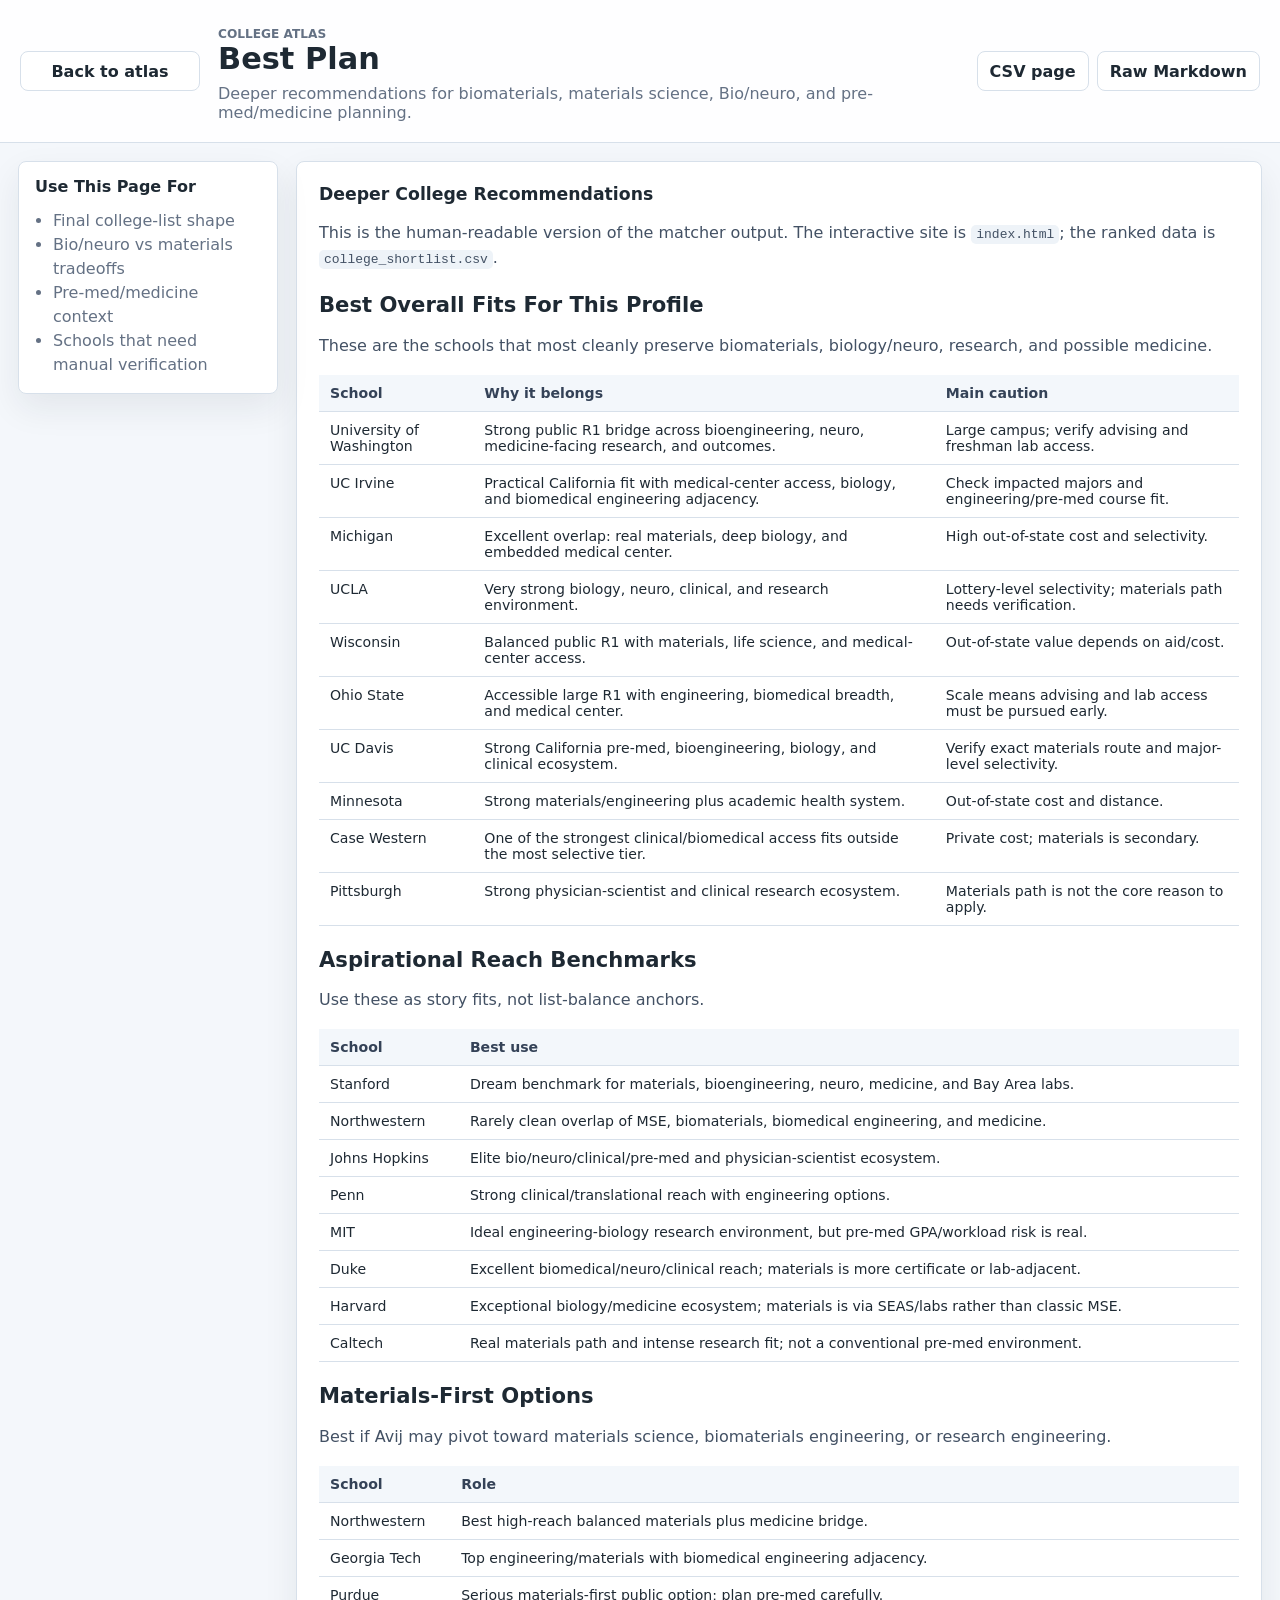
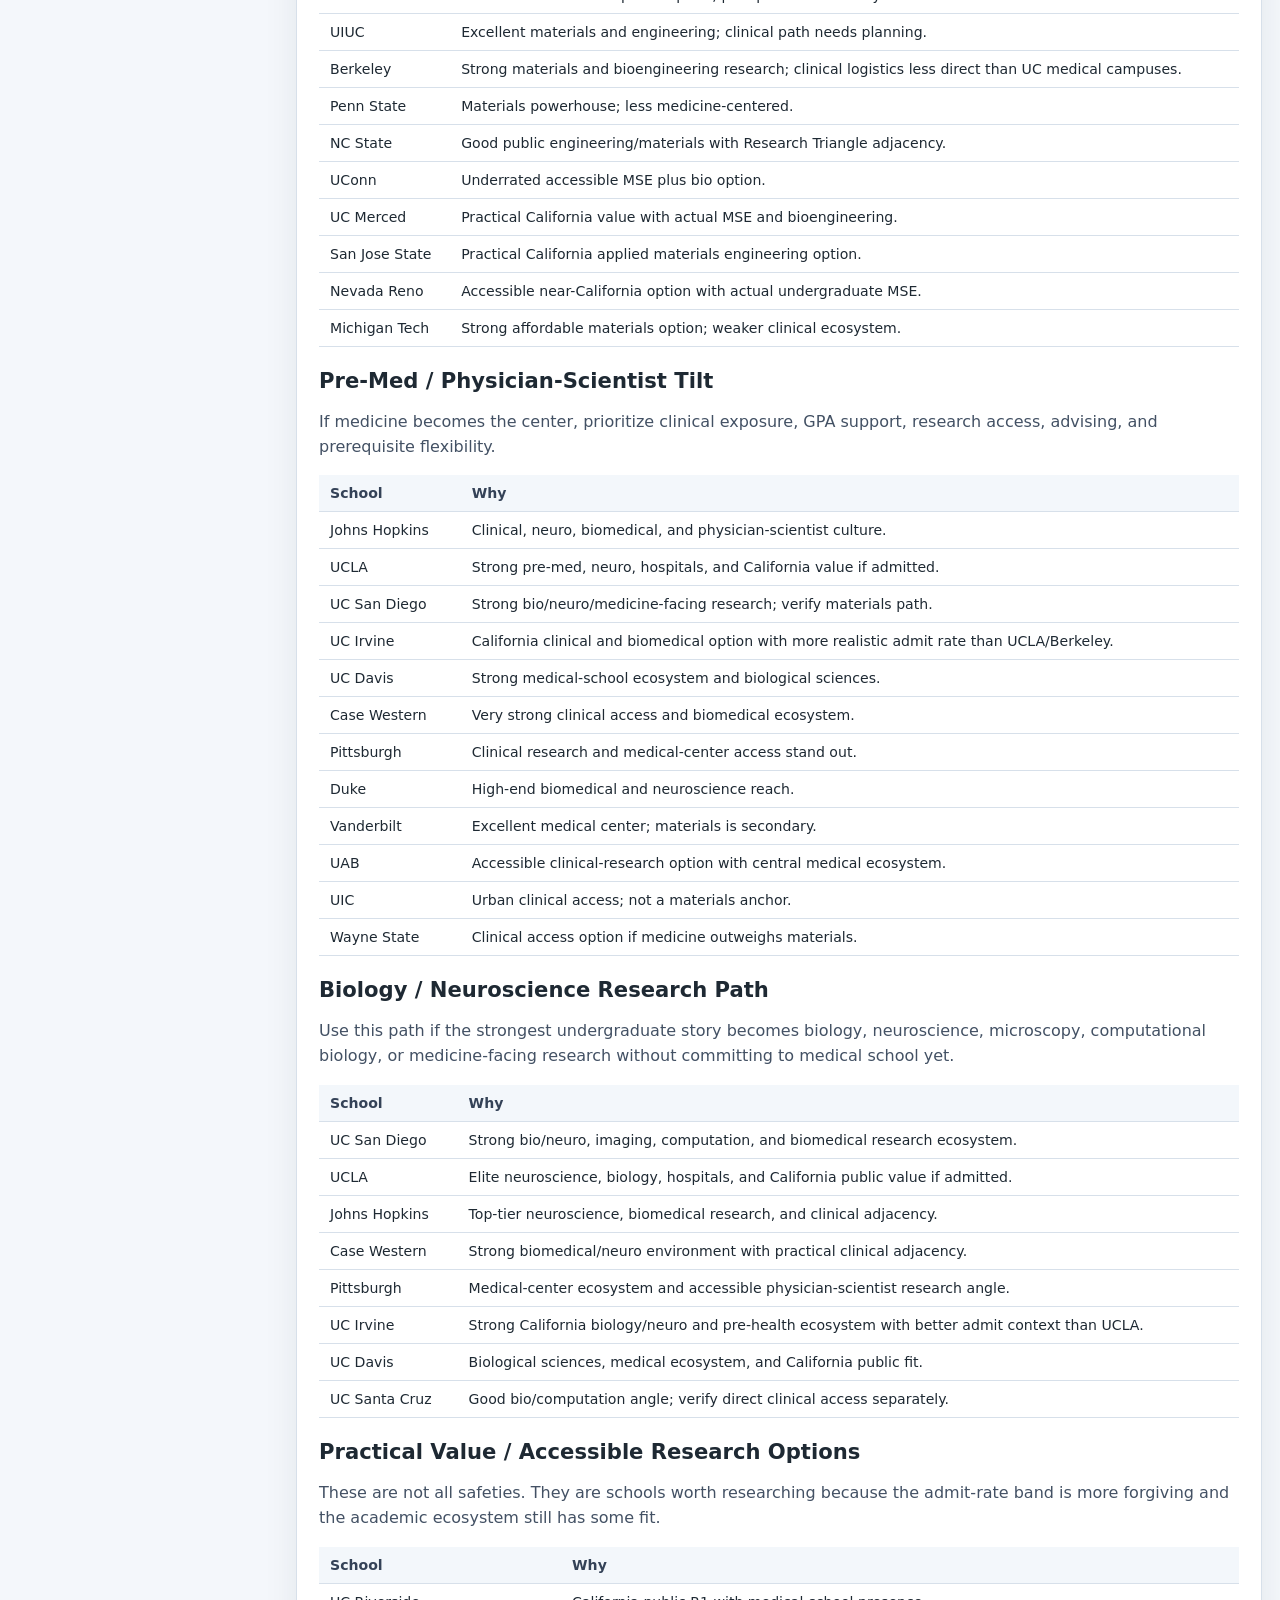
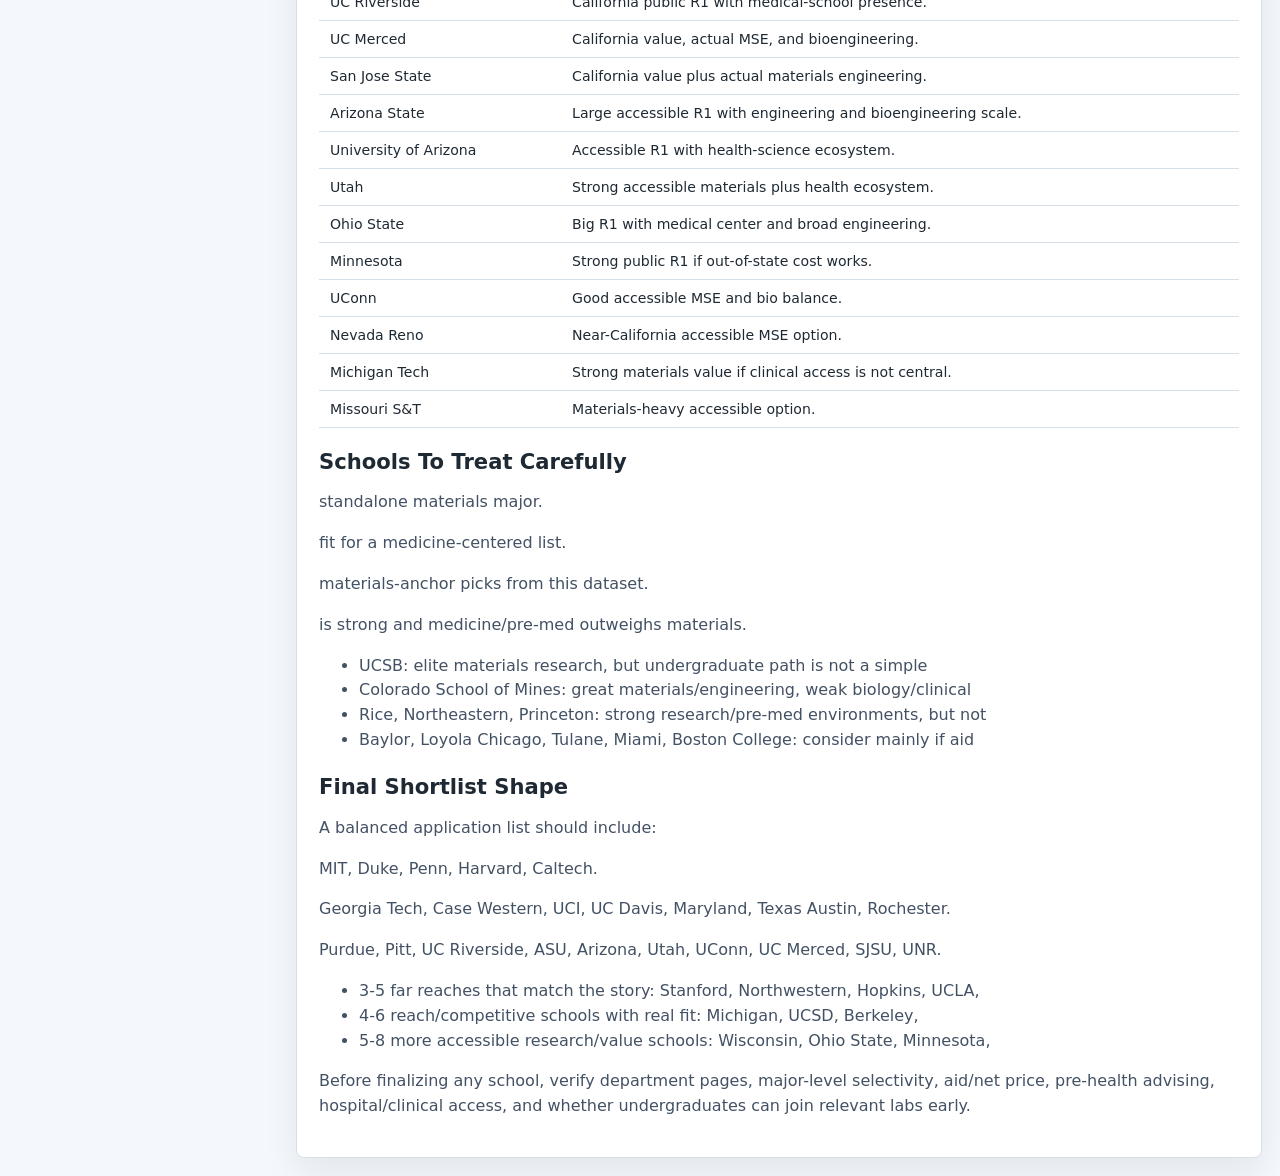
==== best-plan.html @ f8d62a90 "Add GitHub Pages report views" ====
<!doctype html>
<html lang="en">
  <head>
    <meta charset="utf-8">
    <meta name="viewport" content="width=device-width, initial-scale=1">
    <title>Best Plan | College Atlas</title>
    <link rel="icon" href="data:,">
    <link rel="stylesheet" href="assets/styles.css">
  </head>
  <body class="doc-body">
    <header class="doc-top">
      <a class="back-link" href="index.html">Back to atlas</a>
      <div>
        <p class="eyebrow">College Atlas</p>
        <h1>Best Plan</h1>
        <p>Deeper recommendations for biomaterials, materials science, Bio/neuro, and pre-med/medicine planning.</p>
      </div>
      <nav class="doc-actions" aria-label="Report links">
        <a href="college-table.html">CSV page</a>
        <a href="outputs/deeper_college_recommendations.md">Raw Markdown</a>
      </nav>
    </header>

    <main class="doc-shell">
      <aside class="doc-side">
        <h2>Use This Page For</h2>
        <ul>
          <li>Final college-list shape</li>
          <li>Bio/neuro vs materials tradeoffs</li>
          <li>Pre-med/medicine context</li>
          <li>Schools that need manual verification</li>
        </ul>
      </aside>
      <article id="markdownReport" class="report-card" data-md-src="outputs/deeper_college_recommendations.md">
        <p>Loading best plan...</p>
      </article>
    </main>

    <script src="assets/report-page.js"></script>
  </body>
</html>
---- assets/styles.css ----
:root {
  --ink: #1e2933;
  --muted: #647184;
  --paper: #f4f7fb;
  --panel: #ffffff;
  --panel-soft: #f8fbfc;
  --line: #d7e0ea;
  --teal: #00857d;
  --green: #2d8a5f;
  --coral: #c95f4b;
  --gold: #b88322;
  --violet: #6f5bbd;
  --blue: #2f73c8;
  --navy: #243247;
  --plum: #7d4663;
  --shadow: 0 14px 34px rgba(25, 38, 56, 0.08);
  --radius: 8px;
  font-family: Inter, ui-sans-serif, system-ui, -apple-system, BlinkMacSystemFont, "Segoe UI", sans-serif;
  color: var(--ink);
  background: var(--paper);
}

* {
  box-sizing: border-box;
}

body {
  margin: 0;
  min-width: 320px;
  background: var(--paper);
  --filters-width: 292px;
  --detail-width: 360px;
  --track-color: var(--teal);
  --track-soft: #e6f5f3;
  --track-ink: #075f59;
}

body.filters-collapsed {
  --filters-width: 72px;
}

body.detail-collapsed {
  --detail-width: 72px;
}

body[data-track="surgeon"] {
  --track-color: var(--coral);
  --track-soft: #faece8;
  --track-ink: #8f3527;
}

body[data-track="bioNeuro"] {
  --track-color: var(--violet);
  --track-soft: #f0eefb;
  --track-ink: #4f438f;
}

body[data-track="materials"] {
  --track-color: var(--blue);
  --track-soft: #eaf2fb;
  --track-ink: #245a9d;
}

body[data-track="california"] {
  --track-color: var(--green);
  --track-soft: #e9f5ef;
  --track-ink: #276b4b;
}

body.has-compare .workspace {
  padding-bottom: 168px;
}

button,
input,
select {
  font: inherit;
}

button,
a,
input,
select {
  min-height: 40px;
}

a {
  color: inherit;
}

.skip-link {
  position: fixed;
  left: 16px;
  top: 12px;
  z-index: 100;
  transform: translateY(-140%);
  padding: 9px 12px;
  border-radius: var(--radius);
  background: var(--navy);
  color: #fff;
  text-decoration: none;
  font-weight: 800;
  transition: transform 120ms ease;
}

.skip-link:focus {
  transform: translateY(0);
}

.sr-only {
  position: absolute;
  width: 1px;
  height: 1px;
  padding: 0;
  margin: -1px;
  overflow: hidden;
  clip: rect(0, 0, 0, 0);
  white-space: nowrap;
  border: 0;
}

.rail-toggle {
  display: inline-flex;
  align-items: center;
  justify-content: center;
  gap: 7px;
  min-height: 40px;
  padding: 0 10px;
  border: 1px solid var(--line);
  border-radius: var(--radius);
  background: #fff;
  color: #344257;
  cursor: pointer;
  font-size: 0.78rem;
  font-weight: 800;
}

.rail-toggle svg {
  width: 18px;
  height: 18px;
  fill: none;
  stroke: currentColor;
  stroke-width: 2.2;
  stroke-linecap: round;
  stroke-linejoin: round;
}

.filters-toggle {
  position: sticky;
  top: 0;
  z-index: 3;
  width: 100%;
  margin-bottom: 14px;
}

.detail-toggle {
  position: sticky;
  top: 0;
  z-index: 4;
  width: 100%;
  margin-bottom: 14px;
}

button:focus-visible,
a:focus-visible,
input:focus-visible,
select:focus-visible,
summary:focus-visible,
.rail-toggle:focus-visible,
.mini-card:focus-visible,
.compare-card:focus-visible,
.point:focus-visible {
  outline: 3px solid rgba(39, 116, 217, 0.42);
  outline-offset: 3px;
}

.app-shell {
  display: grid;
  grid-template-columns: var(--filters-width) minmax(0, 1fr) var(--detail-width);
  min-height: 100vh;
}

.controls,
.detail-panel,
.compare-tray {
  background: rgba(255, 255, 255, 0.88);
  backdrop-filter: blur(18px);
}

.controls {
  position: sticky;
  top: 0;
  height: 100vh;
  overflow: auto;
  padding: 20px;
  border-right: 1px solid var(--line);
}

.workspace {
  padding: 22px;
  min-width: 0;
}

.detail-panel {
  position: sticky;
  top: 0;
  height: 100vh;
  overflow: auto;
  padding: 20px;
  border-left: 1px solid var(--line);
}

body.filters-collapsed .controls {
  padding: 12px;
  overflow: hidden;
}

body.filters-collapsed .controls > :not(.filters-toggle):not(.brand-block) {
  display: none;
}

body.filters-collapsed .brand-block {
  justify-content: center;
  margin-top: 6px;
}

body.filters-collapsed .brand-block > div:not(.brand-mark) {
  display: none;
}

body.filters-collapsed .filters-toggle span,
body.detail-collapsed .detail-toggle span {
  display: none;
}

body.filters-collapsed .filters-toggle svg,
body.detail-collapsed .detail-toggle svg {
  transform: rotate(180deg);
}

body.detail-collapsed .detail-panel {
  padding: 12px;
  overflow: hidden;
}

body.detail-collapsed .detail-panel > :not(.detail-toggle) {
  display: none !important;
}

.brand-block {
  display: flex;
  align-items: center;
  gap: 12px;
  margin-bottom: 16px;
}

.brand-mark {
  position: relative;
  width: 48px;
  height: 48px;
  border: 1px solid var(--line);
  border-radius: var(--radius);
  background: #fff;
  box-shadow: 0 10px 24px rgba(19, 34, 56, 0.08);
}

.brand-mark span {
  position: absolute;
  width: 14px;
  height: 14px;
  border-radius: 50%;
}

.brand-mark span:nth-child(1) {
  left: 9px;
  top: 9px;
  background: var(--teal);
}

.brand-mark span:nth-child(2) {
  right: 9px;
  top: 15px;
  background: var(--coral);
}

.brand-mark span:nth-child(3) {
  left: 18px;
  bottom: 9px;
  background: var(--violet);
}

.eyebrow {
  margin: 0 0 5px;
  color: var(--muted);
  font-size: 0.76rem;
  font-weight: 800;
  letter-spacing: 0;
  text-transform: uppercase;
}

h1,
h2,
h3,
p {
  overflow-wrap: anywhere;
}

h1 {
  margin: 0;
  font-size: 1.08rem;
  line-height: 1.2;
}

h2 {
  margin: 0;
  font-size: 1.32rem;
  line-height: 1.18;
}

h3 {
  margin: 0;
  font-size: 1rem;
  line-height: 1.22;
}

.lede,
.section-note,
.source-note,
.detail-meta,
.detail-block p {
  color: var(--muted);
}

.field-label {
  display: block;
  margin: 0 0 8px;
  color: #38465b;
  font-size: 0.82rem;
  font-weight: 800;
}

.sidebar-guide {
  margin-bottom: 18px;
  padding: 12px;
  border: 1px solid var(--line);
  border-radius: var(--radius);
  background: var(--panel-soft);
}

.sidebar-guide strong {
  display: block;
  margin-bottom: 8px;
}

.sidebar-guide ol {
  margin: 0;
  padding-left: 18px;
  color: var(--muted);
  font-size: 0.83rem;
  line-height: 1.45;
}

.search-wrap {
  display: flex;
  align-items: center;
  gap: 8px;
  padding: 0 12px;
  border: 1px solid var(--line);
  border-radius: var(--radius);
  background: #fff;
}

.search-wrap:focus-within {
  border-color: rgba(39, 116, 217, 0.65);
  box-shadow: 0 0 0 3px rgba(39, 116, 217, 0.14);
}

.search-wrap svg,
button svg {
  width: 18px;
  height: 18px;
  fill: none;
  stroke: currentColor;
  stroke-width: 2;
  stroke-linecap: round;
  stroke-linejoin: round;
}

.search-wrap input {
  width: 100%;
  border: 0;
  outline: 0;
  background: transparent;
}

.control-group {
  margin-top: 20px;
}

.advanced-filters {
  margin-top: 18px;
}

.advanced-filters summary {
  min-height: 40px;
  display: flex;
  align-items: center;
  justify-content: space-between;
  padding: 0 12px;
  border: 1px solid var(--line);
  border-radius: var(--radius);
  background: #fff;
  color: #344257;
  cursor: pointer;
  font-size: 0.86rem;
  font-weight: 850;
}

.advanced-filters[open] summary {
  border-color: rgba(15, 143, 138, 0.42);
  background: rgba(15, 143, 138, 0.08);
}

.mobile-jump,
.mobile-source-notes {
  display: none;
}

.segmented {
  display: grid;
  grid-template-columns: 1fr 1fr;
  gap: 6px;
}

.seg-button,
.ghost-button,
.primary-button,
.icon-button {
  border: 1px solid var(--line);
  border-radius: var(--radius);
  background: #fff;
  color: var(--ink);
  cursor: pointer;
}

.seg-button {
  display: grid;
  gap: 2px;
  min-height: 56px;
  padding: 8px 9px;
  font-size: 0.82rem;
  font-weight: 800;
  text-align: left;
}

.seg-button span {
  display: block;
}

.seg-button small {
  display: block;
  color: var(--muted);
  font-size: 0.7rem;
  font-weight: 750;
}

.seg-button.active {
  border-color: var(--track-color);
  background: var(--track-soft);
  color: var(--track-ink);
}

.range-head {
  display: flex;
  align-items: center;
  justify-content: space-between;
  gap: 8px;
}

output {
  min-width: 38px;
  padding: 4px 8px;
  border-radius: var(--radius);
  background: #17212f;
  color: #fff;
  text-align: center;
  font-size: 0.78rem;
  font-weight: 800;
}

input[type="range"] {
  width: 100%;
  accent-color: var(--teal);
}

.check-grid {
  display: grid;
  gap: 8px;
}

.check-grid label {
  display: flex;
  align-items: center;
  gap: 8px;
  min-height: 36px;
  color: #344257;
  font-size: 0.88rem;
}

.check-grid input {
  min-height: auto;
  accent-color: var(--teal);
}

select {
  width: 100%;
  padding: 0 12px;
  border: 1px solid var(--line);
  border-radius: var(--radius);
  background: #fff;
  color: var(--ink);
}

.ghost-button,
.primary-button {
  display: inline-flex;
  align-items: center;
  justify-content: center;
  gap: 8px;
  width: 100%;
  padding: 9px 12px;
  font-weight: 800;
}

.ghost-button {
  margin-top: 20px;
}

.ghost-button.compact {
  width: auto;
  margin: 0;
  min-height: 44px;
}

.primary-button {
  border-color: var(--ink);
  background: var(--ink);
  color: #fff;
}

.source-note {
  margin-top: 22px;
  padding-top: 18px;
  border-top: 1px solid var(--line);
  font-size: 0.82rem;
  line-height: 1.45;
}

.top-band,
.guide-card,
.plot-section,
.board-section,
.results-section,
.visual-panel,
.metric-panel {
  border: 1px solid var(--line);
  border-radius: var(--radius);
  background: rgba(255, 255, 255, 0.9);
  box-shadow: var(--shadow);
}

.top-band {
  display: flex;
  justify-content: space-between;
  gap: 18px;
  align-items: center;
  padding: 20px;
}

.top-band h2 {
  max-width: 720px;
  font-size: 1.62rem;
}

.lede {
  max-width: 720px;
  margin: 10px 0 0;
  line-height: 1.45;
}

.top-actions {
  display: grid;
  grid-template-columns: 1fr 1fr;
  gap: 8px;
  min-width: 300px;
}

.top-actions a {
  display: inline-flex;
  align-items: center;
  justify-content: center;
  min-height: 40px;
  padding: 0 12px;
  border: 1px solid var(--line);
  border-radius: var(--radius);
  background: #fff;
  text-decoration: none;
  font-weight: 800;
}

.top-actions .primary-link {
  border-color: var(--track-color);
  background: var(--track-color);
  color: #fff;
}

.download-links {
  grid-column: 1 / -1;
  display: flex;
  align-items: center;
  justify-content: flex-end;
  gap: 10px;
  min-height: 28px;
  color: var(--muted);
  font-size: 0.78rem;
  font-weight: 800;
}

.download-links a {
  min-height: 34px;
  padding: 0;
  border: 0;
  background: transparent;
  color: var(--muted);
  text-decoration: underline;
  text-underline-offset: 3px;
}

.guide-grid {
  display: grid;
  grid-template-columns: repeat(2, minmax(0, 1fr));
  gap: 10px;
  margin-top: 14px;
}

.guide-card {
  display: grid;
  grid-template-columns: 34px 1fr;
  gap: 10px;
  padding: 12px;
  box-shadow: none;
}

.guide-card > span {
  display: inline-grid;
  place-items: center;
  width: 32px;
  height: 32px;
  border-radius: var(--radius);
  background: var(--track-color);
  color: #fff;
  font-size: 0.84rem;
  font-weight: 900;
}

.guide-card p {
  margin: 5px 0 0;
  color: var(--muted);
  font-size: 0.84rem;
  line-height: 1.36;
}

.insight-grid {
  display: grid;
  grid-template-columns: minmax(0, 1.35fr) minmax(220px, 0.75fr);
  gap: 12px;
  margin-top: 14px;
}

.pathway-panel {
  position: relative;
  min-height: 200px;
  overflow: hidden;
  background: #111827;
}

#pathwayCanvas {
  display: block;
  width: 100%;
  height: 100%;
  min-height: 200px;
}

.canvas-copy {
  position: absolute;
  left: 20px;
  bottom: 20px;
  max-width: 500px;
  padding: 14px;
  border: 1px solid rgba(255, 255, 255, 0.2);
  border-radius: var(--radius);
  background: rgba(17, 24, 39, 0.74);
  color: #fff;
}

.canvas-copy .eyebrow,
.canvas-copy p {
  color: rgba(255, 255, 255, 0.72);
}

.canvas-copy h3 {
  font-size: 1.4rem;
}

.metric-panel {
  display: grid;
  grid-template-columns: 1fr 1fr;
  gap: 8px;
  padding: 12px;
}

.metric {
  min-height: 92px;
  padding: 12px;
  border: 1px solid var(--line);
  border-radius: var(--radius);
  background: #fff;
}

.metric span {
  display: block;
  font-size: 1.82rem;
  font-weight: 900;
  line-height: 1;
}

.metric p {
  margin: 8px 0 0;
  color: var(--muted);
  font-size: 0.86rem;
}

.plot-section,
.analysis-section,
.profile-section,
.board-section,
.results-section {
  margin-top: 14px;
  padding: 16px;
}

.analysis-section,
.profile-section {
  border: 1px solid var(--line);
  border-radius: var(--radius);
  background: rgba(255, 255, 255, 0.9);
  box-shadow: var(--shadow);
}

.section-head {
  display: flex;
  align-items: end;
  justify-content: space-between;
  gap: 16px;
  margin-bottom: 14px;
}

.section-note {
  margin: 0;
  max-width: 460px;
  font-size: 0.9rem;
}

.score-legend {
  margin: 12px 0 0;
  color: var(--muted);
  font-size: 0.82rem;
  line-height: 1.4;
}

.legend {
  display: flex;
  gap: 12px;
  flex-wrap: wrap;
  color: var(--muted);
  font-size: 0.82rem;
  font-weight: 700;
}

.dot {
  display: inline-block;
  width: 10px;
  height: 10px;
  margin-right: 5px;
  border-radius: 50%;
}

.far {
  background: var(--coral);
}

.reach {
  background: var(--gold);
}

.comp {
  background: var(--blue);
}

.dot.open {
  background: var(--green);
}

.plot {
  position: relative;
  height: 380px;
  border: 1px solid var(--line);
  border-radius: var(--radius);
  background:
    linear-gradient(rgba(23, 33, 47, 0.06) 1px, transparent 1px),
    linear-gradient(90deg, rgba(23, 33, 47, 0.06) 1px, transparent 1px),
    #fbfcff;
  background-size: 100% 25%, 12.5% 100%;
  overflow: hidden;
}

.map-guide {
  margin: -4px 0 12px;
  color: var(--muted);
  font-size: 0.9rem;
  line-height: 1.45;
}

.plot-list {
  margin-top: 12px;
  padding-top: 12px;
  border-top: 1px solid var(--line);
}

.plot-list h3 {
  margin-bottom: 8px;
}

.plot-list-grid {
  display: grid;
  grid-template-columns: repeat(4, minmax(0, 1fr));
  gap: 8px;
}

.plot-list-item {
  display: grid;
  gap: 4px;
  min-height: 52px;
  padding: 9px 10px;
  border: 1px solid var(--line);
  border-radius: var(--radius);
  background: #fff;
  color: var(--ink);
  text-align: left;
  cursor: pointer;
}

.plot-list-item strong {
  font-size: 0.84rem;
}

.plot-list-item span {
  color: var(--muted);
  font-size: 0.78rem;
}

.analysis-layout {
  display: grid;
  grid-template-columns: minmax(0, 0.95fr) minmax(0, 1.25fr);
  gap: 14px;
}

.strategy-panel,
.portfolio-panel,
.question-bank {
  border: 1px solid var(--line);
  border-radius: var(--radius);
  background: #fff;
}

.strategy-panel,
.portfolio-panel {
  padding: 14px;
}

.analysis-tabs {
  display: grid;
  grid-template-columns: 1fr 1fr;
  gap: 6px;
  margin-bottom: 14px;
}

.analysis-tab {
  padding: 8px 10px;
  border: 1px solid var(--line);
  border-radius: var(--radius);
  background: #fff;
  cursor: pointer;
  font-size: 0.82rem;
  font-weight: 800;
}

.analysis-tab.active {
  border-color: rgba(230, 87, 63, 0.45);
  background: rgba(230, 87, 63, 0.1);
  color: #9f2f1d;
}

.profile-tabs {
  display: grid;
  grid-template-columns: repeat(auto-fit, minmax(128px, 1fr));
  gap: 8px;
  margin-bottom: 14px;
}

.profile-priority-strip {
  display: grid;
  grid-template-columns: repeat(3, minmax(0, 1fr));
  gap: 10px;
  margin-bottom: 14px;
}

.profile-priority-strip div {
  padding: 12px;
  border: 1px solid var(--line);
  border-radius: var(--radius);
  background: #fff;
}

.profile-priority-strip span {
  display: inline-flex;
  margin-bottom: 8px;
  color: var(--teal);
  font-size: 0.74rem;
  font-weight: 900;
}

.profile-priority-strip strong {
  display: block;
  font-size: 0.9rem;
}

.profile-priority-strip p {
  margin: 6px 0 0;
  color: var(--muted);
  font-size: 0.82rem;
  line-height: 1.35;
}

.profile-tab {
  min-height: 42px;
  padding: 8px 10px;
  border: 1px solid var(--line);
  border-radius: var(--radius);
  background: #fff;
  color: var(--ink);
  cursor: pointer;
  font-size: 0.84rem;
  font-weight: 850;
}

.profile-tab.active {
  border-color: rgba(39, 116, 217, 0.48);
  background: rgba(39, 116, 217, 0.1);
  color: #174d91;
}

.profile-layout {
  display: grid;
  grid-template-columns: minmax(0, 1.35fr) minmax(300px, 0.85fr);
  gap: 14px;
}

.profile-moves {
  display: grid;
  gap: 10px;
  margin-top: 10px;
}

.profile-goal-card,
.profile-move,
.cluster-panel,
.timeline-panel,
.evidence-strip,
.wording-panel {
  border: 1px solid var(--line);
  border-radius: var(--radius);
  background: #fff;
}

.profile-goal-card {
  padding: 14px;
  margin-bottom: 10px;
  background: #f8fbfc;
}

.profile-goal-card p:last-child {
  margin: 8px 0 0;
  color: var(--muted);
  line-height: 1.45;
}

.gap-grid {
  display: grid;
  grid-template-columns: repeat(5, minmax(0, 1fr));
  gap: 8px;
}

.gap-card {
  padding: 10px;
  border: 1px solid var(--line);
  border-radius: var(--radius);
  background: var(--panel-soft);
}

.gap-card h4 {
  margin: 0 0 7px;
  font-size: 0.86rem;
}

.gap-card p {
  margin: 0 0 6px;
  color: var(--muted);
  font-size: 0.78rem;
  line-height: 1.35;
}

.gap-card span {
  display: block;
  margin-top: 8px;
  color: #344257;
  font-size: 0.75rem;
  font-weight: 850;
}

.profile-move {
  display: grid;
  gap: 10px;
  padding: 14px;
}

.move-top {
  display: grid;
  grid-template-columns: 42px 1fr;
  gap: 10px;
  align-items: start;
}

.move-top > span {
  display: inline-grid;
  place-items: center;
  width: 42px;
  height: 42px;
  border-radius: var(--radius);
  background: #17212f;
  color: #fff;
  font-weight: 900;
}

.move-top p,
.profile-move p,
.cluster-item p,
.wording-item p {
  margin: 0;
  color: var(--muted);
  line-height: 1.45;
}

.target-schools {
  font-weight: 750;
}

.evidence-line {
  padding-top: 9px;
  border-top: 1px solid var(--line);
}

.cluster-panel {
  padding: 14px;
}

.timeline-panel {
  display: grid;
  grid-template-columns: 190px minmax(0, 1fr);
  gap: 14px;
  margin-top: 14px;
  padding: 14px;
}

.timeline-grid {
  display: grid;
  grid-template-columns: repeat(5, minmax(0, 1fr));
  gap: 8px;
}

.timeline-item {
  padding: 10px;
  border: 1px solid var(--line);
  border-radius: var(--radius);
  background: var(--panel-soft);
}

.timeline-item strong {
  display: block;
  margin-bottom: 6px;
}

.timeline-item p {
  margin: 0;
  color: var(--muted);
  font-size: 0.82rem;
  line-height: 1.38;
}

.cluster-grid {
  display: grid;
  gap: 10px;
}

.cluster-item {
  padding: 12px;
  border: 1px solid var(--line);
  border-radius: var(--radius);
  background: #fbfcff;
}

.cluster-item strong,
.wording-item strong {
  display: block;
  margin-bottom: 6px;
}

.evidence-strip,
.wording-panel {
  display: grid;
  grid-template-columns: 230px minmax(0, 1fr);
  gap: 14px;
  margin-top: 14px;
  padding: 14px;
}

.evidence-grid,
.wording-grid {
  display: grid;
  grid-template-columns: repeat(2, minmax(0, 1fr));
  gap: 10px;
}

.evidence-item {
  display: grid;
  grid-template-columns: 22px 1fr;
  gap: 8px;
  align-items: start;
  padding: 11px;
  border: 1px solid var(--line);
  border-radius: var(--radius);
  background: #fbfcff;
  color: #344257;
  font-size: 0.9rem;
  line-height: 1.38;
}

.evidence-item svg {
  width: 18px;
  height: 18px;
  color: var(--blue);
  fill: none;
  stroke: currentColor;
  stroke-width: 2;
  stroke-linecap: round;
  stroke-linejoin: round;
}

.wording-item {
  padding: 12px;
  border: 1px solid var(--line);
  border-radius: var(--radius);
  background: #fbfcff;
}

.strategy-copy p {
  color: var(--muted);
  line-height: 1.5;
}

.checklist {
  display: grid;
  gap: 8px;
  margin-top: 14px;
}

.check-item {
  display: grid;
  grid-template-columns: 22px 1fr;
  gap: 8px;
  align-items: start;
  color: #344257;
  font-size: 0.9rem;
  line-height: 1.38;
}

.check-item svg {
  width: 18px;
  height: 18px;
  color: var(--teal);
  fill: none;
  stroke: currentColor;
  stroke-width: 2;
  stroke-linecap: round;
  stroke-linejoin: round;
}

.portfolio-head {
  display: flex;
  justify-content: space-between;
  gap: 12px;
  align-items: start;
  margin-bottom: 12px;
}

.portfolio-count {
  display: inline-flex;
  align-items: center;
  min-height: 30px;
  padding: 0 9px;
  border-radius: var(--radius);
  background: #17212f;
  color: #fff;
  font-size: 0.78rem;
  font-weight: 900;
}

.portfolio-grid {
  display: grid;
  grid-template-columns: 1fr 1fr;
  gap: 10px;
}

.portfolio-bucket {
  border: 1px solid var(--line);
  border-radius: var(--radius);
  overflow: hidden;
}

.portfolio-bucket h4 {
  margin: 0;
  padding: 9px 10px;
  border-bottom: 1px solid var(--line);
  background: #f7f9fd;
  font-size: 0.84rem;
}

.portfolio-bucket button {
  display: block;
  width: 100%;
  min-height: 44px;
  padding: 8px 10px;
  border: 0;
  border-bottom: 1px solid var(--line);
  background: #fff;
  color: var(--ink);
  text-align: left;
  cursor: pointer;
  font-size: 0.82rem;
}

.portfolio-bucket button:last-child {
  border-bottom: 0;
}

.portfolio-bucket span {
  color: var(--muted);
}

.question-bank {
  display: grid;
  grid-template-columns: 230px minmax(0, 1fr);
  gap: 14px;
  margin-top: 14px;
  padding: 14px;
}

.prompt-grid {
  display: grid;
  grid-template-columns: repeat(3, minmax(0, 1fr));
  gap: 10px;
}

.prompt-card {
  padding: 12px;
  border: 1px solid var(--line);
  border-radius: var(--radius);
  background: #fbfcff;
}

.prompt-card strong {
  display: block;
  margin-bottom: 6px;
}

.prompt-card p {
  margin: 0;
  color: var(--muted);
  font-size: 0.86rem;
  line-height: 1.4;
}

.plot svg {
  width: 100%;
  height: 100%;
  display: block;
}

.axis-label {
  fill: var(--muted);
  font-size: 12px;
  font-weight: 800;
}

.point {
  cursor: pointer;
  stroke: #fff;
  stroke-width: 2;
  filter: drop-shadow(0 4px 8px rgba(23, 33, 47, 0.16));
  transition: r 160ms ease, opacity 160ms ease;
}

.point:hover,
.point.active {
  r: 9;
}

.band-board {
  display: grid;
  grid-template-columns: repeat(4, minmax(0, 1fr));
  gap: 10px;
}

.band-column {
  min-width: 0;
}

.band-column h3 {
  padding-bottom: 8px;
  border-bottom: 2px solid var(--line);
}

.mini-card {
  width: 100%;
  margin-top: 9px;
  padding: 11px;
  border: 1px solid var(--line);
  border-radius: var(--radius);
  background: #fff;
  text-align: left;
  cursor: pointer;
}

.mini-card strong {
  display: block;
  margin-bottom: 6px;
}

.mini-card span {
  color: var(--muted);
  font-size: 0.82rem;
}

.mini-card small {
  display: block;
  margin-top: 6px;
  color: #475467;
  font-size: 0.78rem;
  line-height: 1.32;
}

.cards {
  display: grid;
  grid-template-columns: repeat(3, minmax(0, 1fr));
  gap: 10px;
}

.school-card {
  display: grid;
  gap: 11px;
  padding: 13px;
  border: 1px solid var(--line);
  border-radius: var(--radius);
  background: #fff;
  min-height: 276px;
}

.school-card header {
  display: flex;
  justify-content: space-between;
  gap: 12px;
}

.rank-badge {
  display: inline-flex;
  align-items: center;
  justify-content: center;
  flex: 0 0 42px;
  width: 42px;
  height: 42px;
  border-radius: var(--radius);
  background: var(--track-color);
  color: #fff;
  font-weight: 900;
}

.school-card h3 {
  font-size: 1.05rem;
}

.school-card .meta {
  margin: 5px 0 0;
  color: var(--muted);
  font-size: 0.85rem;
}

.verify-preview {
  margin: 0;
  padding: 9px 10px;
  border-left: 3px solid rgba(184, 135, 33, 0.55);
  border-radius: var(--radius);
  background: #fff9eb;
  color: #6c5420;
  font-size: 0.82rem;
  line-height: 1.38;
}

.pill-row {
  display: flex;
  flex-wrap: wrap;
  gap: 6px;
}

.pill {
  display: inline-flex;
  align-items: center;
  min-height: 26px;
  padding: 0 8px;
  border-radius: var(--radius);
  background: #eef4f8;
  color: #344257;
  font-size: 0.75rem;
  font-weight: 800;
}

.card-notes {
  display: grid;
  gap: 7px;
}

.card-notes div {
  display: grid;
  grid-template-columns: 84px 1fr;
  gap: 8px;
  align-items: start;
}

.card-notes strong {
  color: #344257;
  font-size: 0.76rem;
  text-transform: uppercase;
}

.card-notes span {
  color: var(--muted);
  font-size: 0.84rem;
  line-height: 1.35;
}

.bar-stack {
  display: grid;
  gap: 8px;
}

.bar-row {
  display: grid;
  grid-template-columns: 78px 1fr 38px;
  gap: 8px;
  align-items: center;
  color: var(--muted);
  font-size: 0.78rem;
  font-weight: 800;
}

.bar-track {
  height: 8px;
  border-radius: 999px;
  background: #edf1f7;
  overflow: hidden;
}

.bar-fill {
  height: 100%;
  border-radius: inherit;
  background: var(--track-color);
}

.card-actions {
  display: grid;
  grid-template-columns: 1fr 1fr;
  gap: 8px;
  align-self: end;
}

.card-actions button {
  border: 1px solid var(--line);
  border-radius: var(--radius);
  background: #fff;
  cursor: pointer;
  font-weight: 800;
}

.card-actions .compare {
  border-color: var(--track-color);
  background: var(--track-soft);
  color: var(--track-ink);
}

.detail-empty {
  min-height: 50vh;
  display: grid;
  align-content: center;
}

.detail-empty p {
  color: var(--muted);
}

.hidden {
  display: none !important;
}

.detail-content {
  position: relative;
  display: grid;
  gap: 16px;
}

.icon-button {
  position: absolute;
  right: 0;
  top: 0;
  display: inline-flex;
  align-items: center;
  justify-content: center;
  width: 40px;
  padding: 0;
}

.detail-meta {
  margin: 0;
}

.score-ring {
  display: grid;
  place-items: center;
  width: 140px;
  height: 140px;
  border: 12px solid var(--track-soft);
  border-top-color: var(--track-color);
  border-radius: 50%;
  background: #fff;
}

.score-ring span {
  font-size: 2.2rem;
  font-weight: 900;
  line-height: 1;
}

.score-ring p {
  margin: 4px 0 0;
  color: var(--muted);
  font-size: 0.76rem;
  font-weight: 800;
}

.detail-bars {
  display: grid;
  gap: 9px;
}

.detail-block {
  padding-top: 14px;
  border-top: 1px solid var(--line);
}

.detail-block p {
  margin: 8px 0 0;
  line-height: 1.5;
}

.path-checks p {
  display: grid;
  gap: 3px;
}

.path-checks strong {
  color: var(--ink);
}

.program-tags {
  display: flex;
  flex-wrap: wrap;
  gap: 6px;
}

.profile-mini-list {
  display: grid;
  gap: 7px;
}

.profile-mini-item {
  padding: 9px 10px;
  border: 1px solid var(--line);
  border-radius: var(--radius);
  background: var(--panel-soft);
  color: #344257;
  font-size: 0.84rem;
  line-height: 1.38;
}

.compare-tray {
  position: fixed;
  left: var(--filters-width);
  right: var(--detail-width);
  bottom: 0;
  z-index: 20;
  display: grid;
  grid-template-columns: 180px minmax(0, 1fr);
  gap: 12px;
  padding: 12px 18px;
  border-top: 1px solid var(--line);
  box-shadow: 0 -14px 34px rgba(34, 47, 73, 0.12);
}

.compare-head h2 {
  font-size: 1rem;
}

.compare-grid {
  display: grid;
  grid-template-columns: repeat(3, minmax(0, 1fr));
  gap: 8px;
}

.compare-card {
  min-height: 92px;
  padding: 10px;
  border: 1px solid var(--line);
  border-radius: var(--radius);
  background: #fff;
  color: var(--ink);
  text-align: left;
  cursor: pointer;
}

.compare-card.empty {
  display: grid;
  place-items: center;
  color: var(--muted);
  font-size: 0.86rem;
  border-style: dashed;
  cursor: default;
}

.compare-tray.empty {
  display: none;
}

.compare-card strong {
  display: block;
}

.compare-card p {
  margin: 6px 0 0;
  color: var(--muted);
  font-size: 0.78rem;
}

.tooltip {
  position: fixed;
  z-index: 40;
  pointer-events: none;
  max-width: 280px;
  padding: 10px 12px;
  border: 1px solid var(--line);
  border-radius: var(--radius);
  background: #fff;
  box-shadow: var(--shadow);
  font-size: 0.84rem;
}

.tooltip strong {
  display: block;
  margin-bottom: 4px;
}

.doc-body {
  min-height: 100vh;
  color: var(--ink);
  background: var(--paper);
}

.doc-top {
  display: grid;
  grid-template-columns: minmax(120px, 180px) minmax(0, 1fr) minmax(180px, auto);
  gap: 18px;
  align-items: center;
  padding: 20px;
  border-bottom: 1px solid var(--line);
  background: rgba(255, 255, 255, 0.92);
}

.doc-top h1 {
  margin: 0;
  font-size: 1.9rem;
}

.doc-top p {
  margin: 7px 0 0;
  color: var(--muted);
}

.back-link,
.doc-actions a {
  display: inline-flex;
  align-items: center;
  justify-content: center;
  min-height: 40px;
  padding: 0 12px;
  border: 1px solid var(--line);
  border-radius: var(--radius);
  background: #fff;
  text-decoration: none;
  font-weight: 800;
}

.doc-actions {
  display: flex;
  justify-content: flex-end;
  gap: 8px;
  flex-wrap: wrap;
}

.doc-shell {
  display: grid;
  grid-template-columns: 260px minmax(0, 1fr);
  gap: 18px;
  padding: 18px;
}

.doc-side,
.report-card,
.csv-toolbar,
.csv-table-wrap {
  border: 1px solid var(--line);
  border-radius: var(--radius);
  background: #fff;
  box-shadow: var(--shadow);
}

.doc-side {
  position: sticky;
  top: 18px;
  align-self: start;
  padding: 16px;
}

.doc-side h2 {
  font-size: 1rem;
}

.doc-side ul {
  margin: 12px 0 0;
  padding-left: 18px;
  color: var(--muted);
  line-height: 1.5;
}

.report-card {
  padding: 22px;
}

.report-card h1,
.report-card h2,
.report-card h3 {
  margin-top: 22px;
}

.report-card h1:first-child,
.report-card h2:first-child {
  margin-top: 0;
}

.report-card p,
.report-card li {
  color: #435164;
  line-height: 1.55;
}

.report-card code {
  padding: 2px 5px;
  border-radius: 5px;
  background: #eef3f8;
}

.report-table-wrap,
.csv-table-wrap {
  width: 100%;
  overflow: auto;
}

.report-card table,
.csv-table {
  width: 100%;
  border-collapse: collapse;
  font-size: 0.88rem;
}

.report-card th,
.report-card td,
.csv-table th,
.csv-table td {
  padding: 10px 11px;
  border-bottom: 1px solid var(--line);
  text-align: left;
  vertical-align: top;
}

.report-card th,
.csv-table th {
  background: #f3f7fb;
  color: #344257;
  font-weight: 850;
}

.csv-page {
  padding: 18px;
}

.csv-toolbar {
  margin-bottom: 14px;
  padding: 16px;
}

.csv-toolbar input {
  width: 100%;
  padding: 0 12px;
  border: 1px solid var(--line);
  border-radius: var(--radius);
  background: #fff;
}

.error-text {
  color: #9f2f1d;
  font-weight: 800;
}

@media (max-width: 1220px) {
  .app-shell {
    --filters-width: 280px;
    grid-template-columns: var(--filters-width) minmax(0, 1fr);
  }

  body.filters-collapsed {
    --filters-width: 72px;
  }

  .band-board,
  .cards {
    grid-template-columns: 1fr 1fr;
  }

  .detail-panel {
    position: fixed;
    right: 0;
    top: 0;
    z-index: 30;
    width: min(390px, 92vw);
    transform: translateX(100%);
    transition: transform 180ms ease;
  }

  .detail-panel.open {
    transform: translateX(0);
  }

  .compare-tray {
    left: var(--filters-width);
    right: 0;
  }
}

@media (max-width: 980px) {
  .app-shell {
    display: block;
  }

  .controls {
    position: static;
    width: auto;
    height: auto;
    transform: none;
    padding-bottom: 14px;
  }

  .filters-toggle {
    display: none;
  }

  .detail-panel {
    position: fixed;
    right: 0;
    top: 0;
    bottom: 0;
    z-index: 30;
    width: min(430px, 100vw);
    height: 100vh;
    transform: translateX(100%);
  }

  .detail-panel.open {
    transform: translateX(0);
  }

  .controls {
    border-right: 0;
    border-bottom: 1px solid var(--line);
  }

  .workspace {
    padding: 16px;
  }

  .top-band,
  .doc-top,
  .doc-shell,
  .section-head,
  .insight-grid,
  .guide-grid,
  .analysis-layout,
  .question-bank,
  .profile-layout,
  .profile-priority-strip,
  .timeline-panel,
  .evidence-strip,
  .wording-panel {
    display: grid;
    grid-template-columns: 1fr;
  }

  .band-board,
  .cards,
  .plot-list-grid,
  .prompt-grid,
  .gap-grid,
  .timeline-grid,
  .evidence-grid,
  .wording-grid {
    grid-template-columns: 1fr 1fr;
  }

  .compare-tray {
    left: 0;
    right: 0;
    grid-template-columns: 1fr;
  }

  .doc-side {
    position: static;
  }

  .source-note {
    display: none;
  }

  .sidebar-guide {
    display: none;
  }

  #resetFilters {
    display: none;
  }

  .guide-grid {
    display: none;
  }

  .mobile-jump {
    display: inline-flex;
    align-items: center;
    justify-content: center;
    width: 100%;
    min-height: 44px;
    margin-top: 14px;
    border-radius: var(--radius);
    background: var(--track-color);
    color: #fff;
    text-decoration: none;
    font-weight: 850;
  }

  .mobile-source-notes {
    display: block;
    margin-top: 14px;
    padding: 12px;
    border: 1px solid var(--line);
    border-radius: var(--radius);
    background: #fff;
    color: var(--muted);
    font-size: 0.84rem;
    line-height: 1.45;
  }

  .mobile-source-notes summary {
    color: var(--ink);
    cursor: pointer;
    font-weight: 850;
  }
}

@media (max-width: 640px) {
  .band-board,
  .cards,
  .compare-grid,
  .metric-panel,
  .plot-list-grid,
  .portfolio-grid,
  .prompt-grid,
  .profile-tabs,
  .gap-grid,
  .timeline-grid,
  .evidence-grid,
  .wording-grid {
    grid-template-columns: 1fr;
  }

  .plot {
    height: 360px;
  }

  .pathway-panel {
    min-height: auto;
    background: var(--navy);
  }

  #pathwayCanvas {
    display: none;
  }

  .canvas-copy {
    position: static;
    max-width: none;
    border: 0;
    background: transparent;
  }

  .top-actions,
  .card-actions {
    display: grid;
    grid-template-columns: 1fr;
  }

  .download-links {
    justify-content: flex-start;
  }

  .school-card {
    min-height: 0;
  }

  .school-card .bar-stack,
  .verify-preview {
    display: none;
  }

  body.has-compare .workspace {
    padding-bottom: 220px;
  }
}
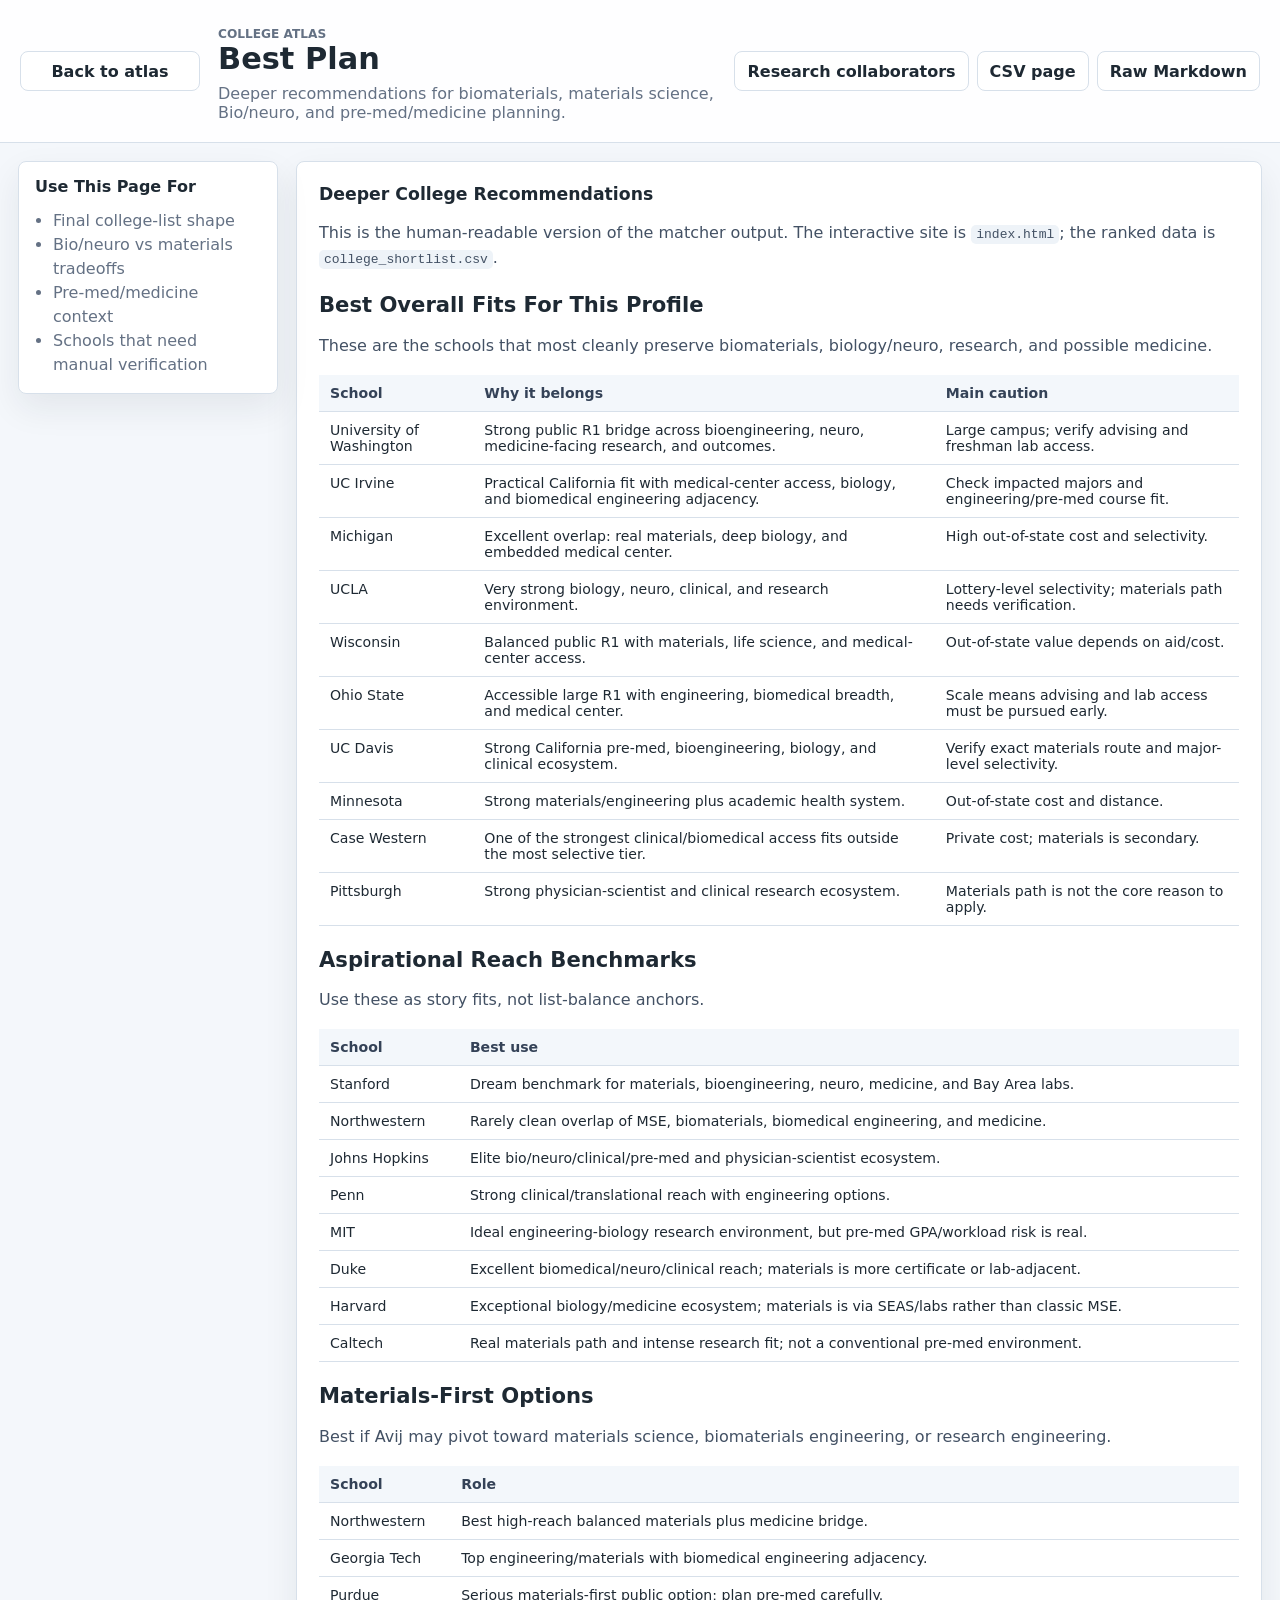
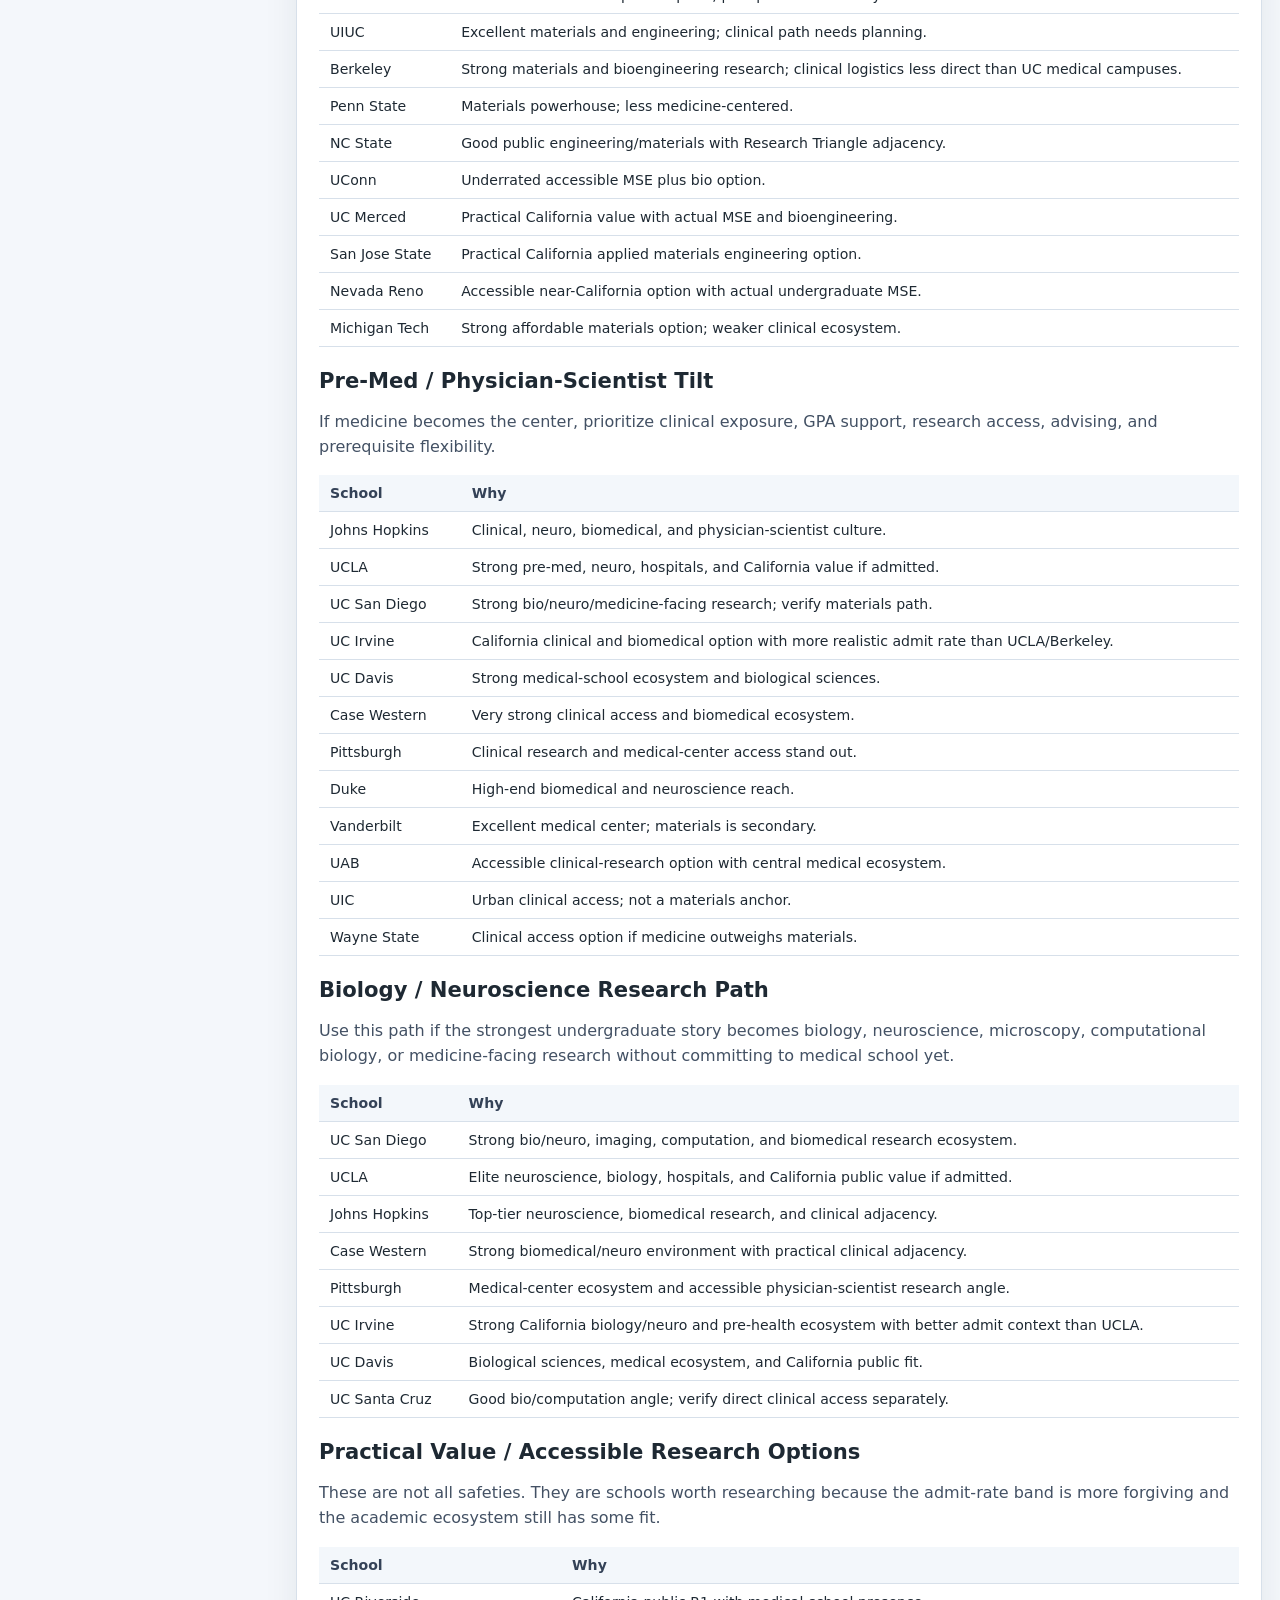
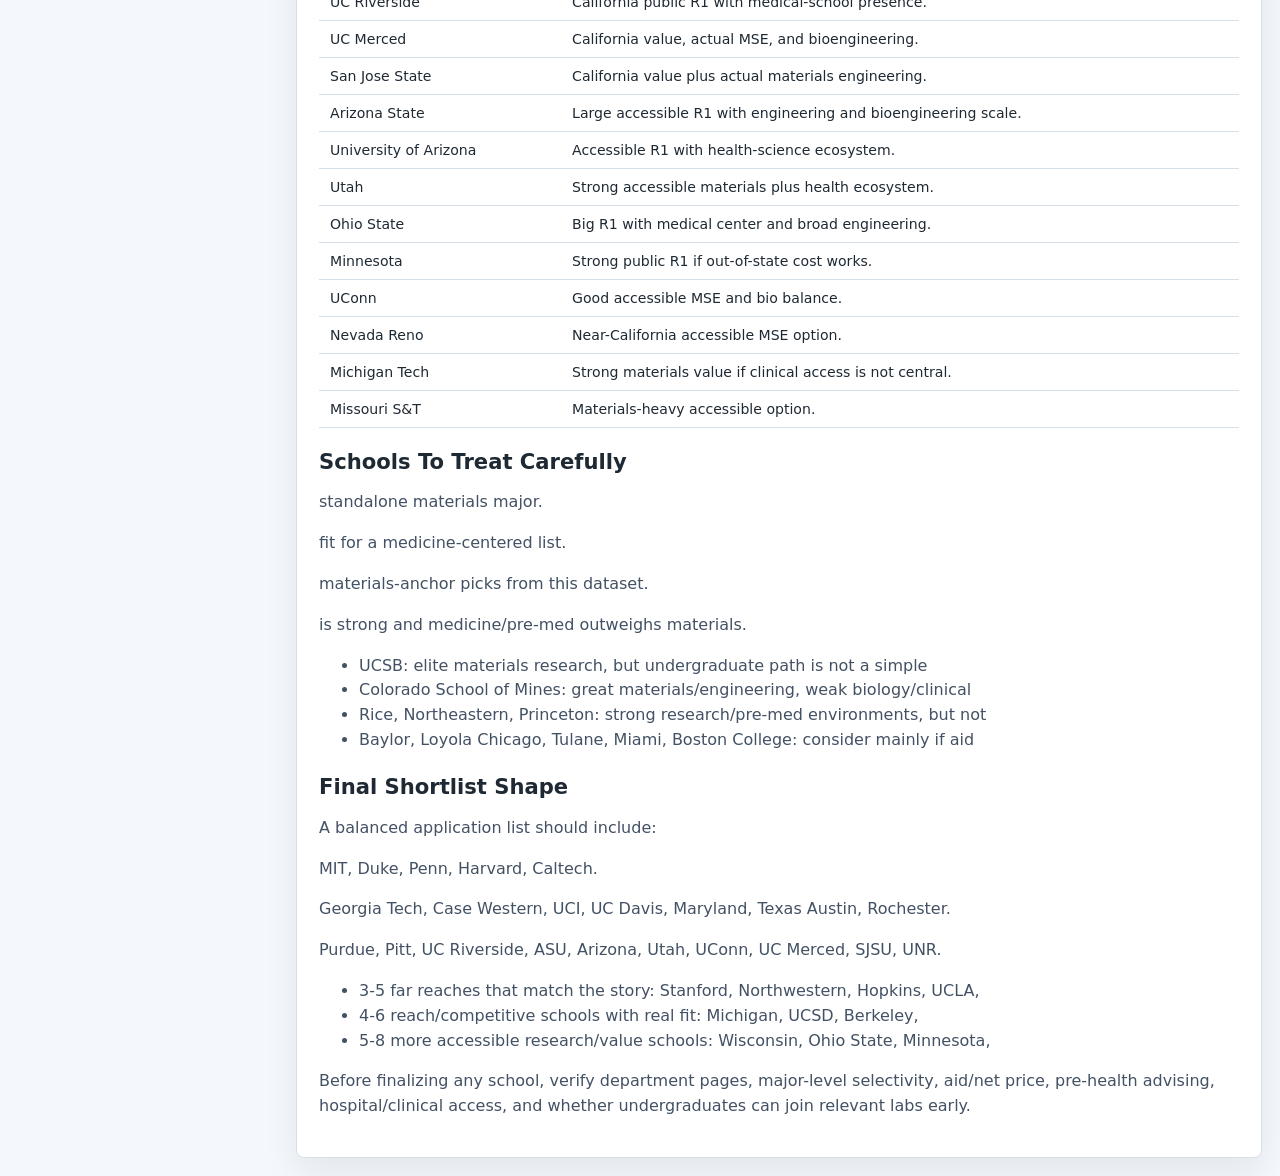
==== commit b249f09a: "Add research collaborator page" ====
--- a/best-plan.html
+++ b/best-plan.html
@@ -16,6 +16,7 @@
         <p>Deeper recommendations for biomaterials, materials science, Bio/neuro, and pre-med/medicine planning.</p>
       </div>
       <nav class="doc-actions" aria-label="Report links">
+        <a href="collaborators.html">Research collaborators</a>
         <a href="college-table.html">CSV page</a>
         <a href="outputs/deeper_college_recommendations.md">Raw Markdown</a>
       </nav>
--- a/assets/styles.css
+++ b/assets/styles.css
@@ -1862,6 +1862,350 @@
   background: #fff;
 }
 
+.collab-body {
+  background:
+    linear-gradient(180deg, rgba(255, 255, 255, 0.86), rgba(244, 247, 251, 0.98) 220px),
+    var(--paper);
+}
+
+.collab-page {
+  width: min(1280px, 100%);
+  margin: 0 auto;
+  padding: 18px;
+}
+
+.collab-hero {
+  display: grid;
+  grid-template-columns: minmax(0, 1fr) minmax(260px, 380px);
+  gap: 18px;
+  align-items: stretch;
+  padding: 22px;
+  border: 1px solid var(--line);
+  border-radius: var(--radius);
+  background:
+    linear-gradient(135deg, rgba(0, 133, 125, 0.1), rgba(111, 91, 189, 0.08)),
+    #fff;
+  box-shadow: var(--shadow);
+}
+
+.collab-hero h2,
+.collab-brief h2 {
+  margin: 0;
+  font-size: clamp(1.5rem, 3vw, 2.4rem);
+  line-height: 1.05;
+}
+
+.collab-hero p,
+.collab-brief p {
+  max-width: 760px;
+  color: var(--muted);
+  line-height: 1.55;
+}
+
+.collab-metrics {
+  display: grid;
+  grid-template-columns: repeat(3, minmax(0, 1fr));
+  gap: 10px;
+}
+
+.collab-metrics div {
+  min-height: 132px;
+  display: flex;
+  flex-direction: column;
+  justify-content: center;
+  padding: 16px;
+  border: 1px solid rgba(36, 50, 71, 0.14);
+  border-radius: var(--radius);
+  background: rgba(255, 255, 255, 0.76);
+}
+
+.collab-metrics strong {
+  font-size: clamp(1.7rem, 3vw, 2.7rem);
+  line-height: 1;
+}
+
+.collab-metrics span {
+  margin-top: 8px;
+  color: var(--muted);
+  font-size: 0.78rem;
+  font-weight: 850;
+  text-transform: uppercase;
+}
+
+.collab-tools {
+  display: grid;
+  grid-template-columns: minmax(260px, 1fr) minmax(150px, 0.45fr) minmax(150px, 0.45fr) minmax(170px, 0.55fr);
+  gap: 12px;
+  margin-top: 14px;
+  padding: 16px;
+  border: 1px solid var(--line);
+  border-radius: var(--radius);
+  background: #fff;
+  box-shadow: var(--shadow);
+}
+
+.collab-tools input,
+.collab-tools select {
+  width: 100%;
+  min-height: 44px;
+  margin-top: 7px;
+  padding: 0 12px;
+  border: 1px solid var(--line);
+  border-radius: var(--radius);
+  background: #fff;
+  color: var(--ink);
+}
+
+.collab-tabs {
+  display: flex;
+  flex-wrap: wrap;
+  gap: 8px;
+  margin: 14px 0;
+}
+
+.collab-chip {
+  min-height: 40px;
+  padding: 0 12px;
+  border: 1px solid var(--line);
+  border-radius: var(--radius);
+  background: #fff;
+  color: #344257;
+  cursor: pointer;
+  font-weight: 850;
+}
+
+.collab-chip.active {
+  border-color: rgba(0, 133, 125, 0.4);
+  background: #e6f5f3;
+  color: #075f59;
+}
+
+.collab-content {
+  margin-top: 16px;
+}
+
+.collab-grid {
+  display: grid;
+  grid-template-columns: repeat(3, minmax(0, 1fr));
+  gap: 14px;
+}
+
+.collab-card {
+  display: flex;
+  min-height: 520px;
+  flex-direction: column;
+  gap: 12px;
+  padding: 16px;
+  border: 1px solid var(--line);
+  border-radius: var(--radius);
+  background: #fff;
+  box-shadow: var(--shadow);
+}
+
+.collab-card header {
+  display: flex;
+  gap: 12px;
+  align-items: flex-start;
+  justify-content: space-between;
+}
+
+.collab-card h3 {
+  margin: 2px 0 4px;
+  font-size: 1.16rem;
+  line-height: 1.18;
+}
+
+.collab-card header p,
+.collab-title,
+.collab-location,
+.collab-fit,
+.collab-outreach {
+  margin: 0;
+  color: var(--muted);
+  line-height: 1.45;
+}
+
+.collab-kicker {
+  color: var(--teal);
+  font-size: 0.75rem;
+  font-weight: 900;
+  letter-spacing: 0;
+  text-transform: uppercase;
+}
+
+.score-pill {
+  flex: 0 0 auto;
+  display: inline-flex;
+  align-items: center;
+  justify-content: center;
+  width: 50px;
+  min-height: 50px;
+  border-radius: 50%;
+  background: var(--navy);
+  color: #fff;
+  font-weight: 900;
+}
+
+.collab-title {
+  color: #344257;
+  font-weight: 850;
+}
+
+.collab-fit {
+  color: #304057;
+}
+
+.collab-bars {
+  display: grid;
+  gap: 8px;
+}
+
+.collab-score-row {
+  display: grid;
+  grid-template-columns: 92px minmax(80px, 1fr) 32px;
+  gap: 8px;
+  align-items: center;
+  font-size: 0.78rem;
+  font-weight: 850;
+}
+
+.collab-meter {
+  height: 8px;
+  overflow: hidden;
+  border-radius: 999px;
+  background: #eef3f8;
+}
+
+.collab-meter span {
+  display: block;
+  height: 100%;
+  border-radius: inherit;
+  background: var(--teal);
+}
+
+.collab-score-row.materials .collab-meter span {
+  background: var(--blue);
+}
+
+.collab-score-row.biomed .collab-meter span {
+  background: var(--green);
+}
+
+.collab-score-row.neuro .collab-meter span {
+  background: var(--violet);
+}
+
+.collab-score-row.access .collab-meter span {
+  background: var(--gold);
+}
+
+.collab-tags {
+  display: flex;
+  flex-wrap: wrap;
+  gap: 6px;
+}
+
+.collab-tags span {
+  display: inline-flex;
+  align-items: center;
+  min-height: 28px;
+  padding: 0 8px;
+  border: 1px solid rgba(47, 115, 200, 0.18);
+  border-radius: 999px;
+  background: #eaf2fb;
+  color: #245a9d;
+  font-size: 0.72rem;
+  font-weight: 850;
+}
+
+.collab-methods {
+  display: grid;
+  grid-template-columns: 1fr 1fr;
+  gap: 6px 12px;
+  margin: 0;
+  padding-left: 18px;
+  color: #536172;
+  font-size: 0.84rem;
+  line-height: 1.35;
+}
+
+.collab-outreach {
+  margin-top: auto;
+  padding-top: 4px;
+}
+
+.collab-outreach strong {
+  color: var(--ink);
+}
+
+.collab-source {
+  display: inline-flex;
+  align-self: flex-start;
+  align-items: center;
+  min-height: 36px;
+  padding: 0 10px;
+  border: 1px solid rgba(0, 133, 125, 0.24);
+  border-radius: var(--radius);
+  color: #075f59;
+  text-decoration: none;
+  font-weight: 850;
+}
+
+.collab-empty {
+  grid-column: 1 / -1;
+  margin: 0;
+  padding: 18px;
+  border: 1px solid var(--line);
+  border-radius: var(--radius);
+  background: #fff;
+  color: var(--muted);
+}
+
+.collab-brief {
+  display: grid;
+  grid-template-columns: 260px minmax(0, 1fr);
+  gap: 18px;
+  margin-top: 18px;
+  padding: 22px;
+  border: 1px solid var(--line);
+  border-radius: var(--radius);
+  background: #fff;
+  box-shadow: var(--shadow);
+}
+
+.collab-brief h2 {
+  font-size: 1.4rem;
+}
+
+.collab-brief-grid {
+  display: grid;
+  grid-template-columns: repeat(3, minmax(0, 1fr));
+  gap: 14px;
+}
+
+.collab-brief-grid article {
+  min-height: 150px;
+  padding: 14px;
+  border-left: 4px solid var(--coral);
+  background: #fafcfd;
+}
+
+.collab-brief-grid article:nth-child(2) {
+  border-left-color: var(--violet);
+}
+
+.collab-brief-grid article:nth-child(3) {
+  border-left-color: var(--teal);
+}
+
+.collab-brief-grid h3 {
+  margin: 0 0 8px;
+}
+
+.collab-brief-grid p {
+  margin: 0;
+}
+
 .error-text {
   color: #9f2f1d;
   font-weight: 800;
@@ -1880,6 +2224,14 @@
   .band-board,
   .cards {
     grid-template-columns: 1fr 1fr;
+  }
+
+  .collab-grid {
+    grid-template-columns: repeat(2, minmax(0, 1fr));
+  }
+
+  .collab-tools {
+    grid-template-columns: minmax(260px, 1fr) minmax(160px, 220px);
   }
 
   .detail-panel {
@@ -1946,6 +2298,8 @@
   .top-band,
   .doc-top,
   .doc-shell,
+  .collab-hero,
+  .collab-brief,
   .section-head,
   .insight-grid,
   .guide-grid,
@@ -1962,6 +2316,7 @@
 
   .band-board,
   .cards,
+  .collab-brief-grid,
   .plot-list-grid,
   .prompt-grid,
   .gap-grid,
@@ -1979,6 +2334,15 @@
 
   .doc-side {
     position: static;
+  }
+
+  .collab-tools,
+  .collab-grid {
+    grid-template-columns: 1fr;
+  }
+
+  .collab-metrics {
+    grid-template-columns: repeat(3, minmax(0, 1fr));
   }
 
   .source-note {
@@ -2033,6 +2397,8 @@
 @media (max-width: 640px) {
   .band-board,
   .cards,
+  .collab-metrics,
+  .collab-brief-grid,
   .compare-grid,
   .metric-panel,
   .plot-list-grid,
@@ -2076,6 +2442,24 @@
     justify-content: flex-start;
   }
 
+  .collab-page {
+    padding: 12px;
+  }
+
+  .collab-hero,
+  .collab-brief,
+  .collab-tools {
+    padding: 14px;
+  }
+
+  .collab-methods {
+    grid-template-columns: 1fr;
+  }
+
+  .collab-score-row {
+    grid-template-columns: 82px minmax(70px, 1fr) 30px;
+  }
+
   .school-card {
     min-height: 0;
   }
